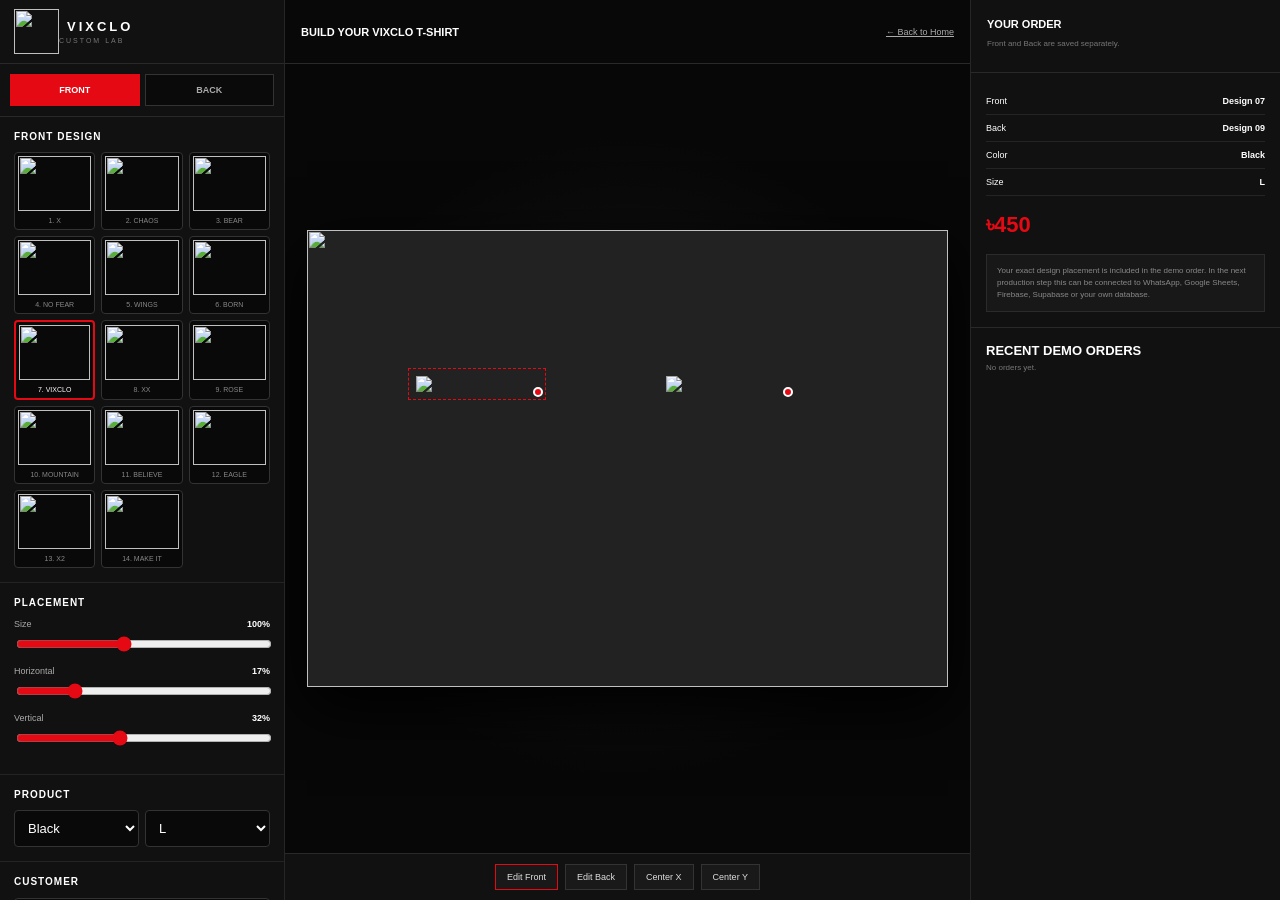
==== custom.html @ e4a18193 "Add files via upload" ====
<!doctype html>
<html lang="en"><head><meta charset="utf-8"><meta name="viewport" content="width=device-width,initial-scale=1"><title>VIXCLO Custom Lab</title>
<style>
*{box-sizing:border-box}body{margin:0;background:#080808;color:#fff;font-family:Arial,Helvetica,sans-serif;font-size:13px}button,input,select{font:inherit}.app{height:100vh;display:grid;grid-template-columns:285px 1fr 310px;overflow:hidden}.left,.right{background:#111;border-color:#262626}.left{border-right:1px solid #262626;overflow:auto}.right{border-left:1px solid #262626;overflow:auto}.head{height:64px;padding:8px 14px;display:flex;align-items:center;border-bottom:1px solid #292929}.head img{width:45px;height:45px;object-fit:contain}.head b{font-size:13px;letter-spacing:3px;margin-left:8px}.head small{display:block;color:#777;font-size:7px;letter-spacing:2px;margin-top:3px}.tabs{display:flex;padding:10px;gap:5px;border-bottom:1px solid #292929}.tabs button{flex:1;padding:10px;background:#0a0a0a;color:#aaa;border:1px solid #333;font-weight:900;font-size:9px}.tabs .active{background:#e50914;color:#fff;border-color:#e50914}.section{padding:14px;border-bottom:1px solid #242424}.section h3{font-size:10px;text-transform:uppercase;letter-spacing:1px;margin:0 0 10px}.grid{display:grid;grid-template-columns:repeat(3,1fr);gap:6px}.design{background:#090909;border:1px solid #333;color:#888;padding:3px;border-radius:4px}.design.active{border:2px solid #e50914;color:#fff}.design img{height:55px;width:100%;object-fit:contain;display:block}.design small{font-size:7px}.control{margin:11px 0}.control label{display:flex;justify-content:space-between;color:#aaa;font-size:9px;margin-bottom:5px}.control b{color:#fff}.control input{width:100%;accent-color:#e50914}.row{display:grid;grid-template-columns:1fr 1fr;gap:6px}input[type=text],select{width:100%;background:#090909;border:1px solid #333;color:#fff;padding:9px;border-radius:4px}.btn{width:100%;padding:11px;border:0;background:#e50914;color:#fff;font-weight:900;cursor:pointer}.secondary{width:100%;padding:10px;border:1px solid #444;background:#191919;color:#fff;margin-top:7px;cursor:pointer}.center{display:flex;flex-direction:column;min-width:0}.top{height:64px;border-bottom:1px solid #292929;display:flex;align-items:center;justify-content:space-between;padding:0 16px}.top b{font-size:11px}.top a{color:#aaa;font-size:9px}.stage{flex:1;display:flex;align-items:center;justify-content:center;padding:22px;overflow:auto;background:radial-gradient(circle at center,#171717 0,#070707 62%)}.canvas{width:min(850px,92vw);aspect-ratio:1.4;position:relative;overflow:hidden;background:#222;box-shadow:0 20px 60px #000}.base{position:absolute;inset:0;width:100%;height:100%;object-fit:cover}.print{position:absolute;width:19%;cursor:grab;touch-action:none;user-select:none}.print img{width:100%;display:block}.print.selected{outline:1px dashed #e50914;outline-offset:7px}.handle{position:absolute;width:10px;height:10px;border-radius:50%;background:#e50914;border:2px solid #fff;right:-5px;bottom:-5px;cursor:nwse-resize}.bottom{height:47px;background:#111;border-top:1px solid #292929;display:flex;justify-content:center;align-items:center;gap:7px}.bottom button{background:#191919;color:#ddd;border:1px solid #333;padding:7px 11px;font-size:9px}.bottom .active{border-color:#e50914}.sidehead{padding:16px;border-bottom:1px solid #292929}.sidehead b{font-size:11px}.sidehead p{color:#777;font-size:8px}.summary{padding:15px}.line{display:flex;justify-content:space-between;border-bottom:1px solid #242424;padding:8px 0;font-size:9px}.total{font-size:22px;color:#e50914;font-weight:900;margin:16px 0}.note{padding:10px;background:#181818;border:1px solid #2b2b2b;color:#888;font-size:8px;line-height:1.5}.orders{padding:15px;border-top:1px solid #292929}.order{border:1px solid #333;background:#0a0a0a;padding:9px;margin-top:7px;font-size:8px;color:#999}.order b{color:#fff}@media(max-width:1050px){.app{grid-template-columns:250px 1fr}.right{display:none}}@media(max-width:700px){.app{grid-template-columns:1fr}.left{display:none}.stage{padding:7px}.canvas{width:100%}}
</style></head>
<body>
<div class="app">
<aside class="left">
<div class="head"><img src="assets/vixclo-logo.png"><div><b>VIXCLO</b><small>CUSTOM LAB</small></div></div>
<div class="tabs"><button id="fTab" class="active">FRONT</button><button id="bTab">BACK</button></div>
<div class="section"><h3 id="title">Front Design</h3><div class="grid" id="grid"></div></div>
<div class="section"><h3>Placement</h3>
<div class="control"><label>Size <b id="sv">100%</b></label><input id="size" type="range" min="50" max="170" value="100"></div>
<div class="control"><label>Horizontal <b id="xv">17%</b></label><input id="x" type="range" min="0" max="80" value="17"></div>
<div class="control"><label>Vertical <b id="yv">32%</b></label><input id="y" type="range" min="0" max="80" value="32"></div>
</div>
<div class="section"><h3>Product</h3><div class="row"><select id="color"><option value="black-front-back.png">Black</option><option value="white-front-back.png">White</option></select><select id="shirtSize"><option>M</option><option selected>L</option><option>XL</option><option>XXL</option></select></div></div>
<div class="section"><h3>Customer</h3><div class="control"><input id="name" type="text" placeholder="Name"></div><div class="control"><input id="phone" type="text" placeholder="Phone"></div><div class="control"><input id="address" type="text" placeholder="Address"></div></div>
<div class="section"><button class="btn" id="order">PLACE ORDER</button><button class="secondary" id="save">SAVE DESIGN</button></div>
</aside>
<main class="center">
<div class="top"><b>BUILD YOUR VIXCLO T-SHIRT</b><a href="index.html">← Back to Home</a></div>
<div class="stage"><div class="canvas" id="canvas"><img id="base" class="base" src="assets/mockups/black-front-back.png"><div id="front" class="print selected"><img id="fi" src="assets/designs/design-07.svg"><i class="handle"></i></div><div id="back" class="print" style="left:56%;top:32%"><img id="bi" src="assets/designs/design-09.svg"><i class="handle"></i></div></div></div>
<div class="bottom"><button id="editF" class="active">Edit Front</button><button id="editB">Edit Back</button><button id="cx">Center X</button><button id="cy">Center Y</button></div>
</main>
<aside class="right"><div class="sidehead"><b>YOUR ORDER</b><p>Front and Back are saved separately.</p></div><div class="summary"><div class="line"><span>Front</span><b id="fs">Design 07</b></div><div class="line"><span>Back</span><b id="bs">Design 09</b></div><div class="line"><span>Color</span><b id="cs">Black</b></div><div class="line"><span>Size</span><b id="ss">L</b></div><div class="total">৳450</div><div class="note">Your exact design placement is included in the demo order. In the next production step this can be connected to WhatsApp, Google Sheets, Firebase, Supabase or your own database.</div></div><div class="orders"><b>RECENT DEMO ORDERS</b><div id="orders"></div></div></aside>
</div>
<script>
const labels=["X","CHAOS","BEAR","NO FEAR","WINGS","BORN","VIXCLO","XX","ROSE","MOUNTAIN","BELIEVE","EAGLE","X2","MAKE IT"];
const file=i=>"assets/designs/design-"+String(i+1).padStart(2,"0")+".svg";
let side="front",s={front:{d:6,z:100,x:17,y:32},back:{d:8,z:100,x:56,y:32},color:"black-front-back.png",size:"L",name:"",phone:"",address:""};
const $=x=>document.getElementById(x);
function build(){ $("grid").innerHTML=labels.map((n,i)=>`<button class="design ${s[side].d==i?"active":""}" data-i="${i}"><img src="${file(i)}"><small>${i+1}. ${n}</small></button>`).join("");document.querySelectorAll(".design").forEach(b=>b.onclick=()=>{s[side].d=+b.dataset.i;render()})}
function render(){let q=s[side],l=$(side);$("grid").innerHTML=labels.map((n,i)=>`<button class="design ${q.d==i?"active":""}" data-i="${i}"><img src="${file(i)}"><small>${i+1}. ${n}</small></button>`).join("");document.querySelectorAll(".design").forEach(b=>b.onclick=()=>{s[side].d=+b.dataset.i;render()});$("fi").src=file(s.front.d);$("bi").src=file(s.back.d);$("front").style.width=19*s.front.z/100+"%";$("front").style.left=s.front.x+"%";$("front").style.top=s.front.y+"%";$("back").style.width=19*s.back.z/100+"%";$("back").style.left=s.back.x+"%";$("back").style.top=s.back.y+"%";$("front").classList.toggle("selected",side=="front");$("back").classList.toggle("selected",side=="back");$("fTab").classList.toggle("active",side=="front");$("bTab").classList.toggle("active",side=="back");$("editF").classList.toggle("active",side=="front");$("editB").classList.toggle("active",side=="back");$("size").value=q.z;$("x").value=q.x;$("y").value=q.y;$("sv").textContent=q.z+"%";$("xv").textContent=Math.round(q.x)+"%";$("yv").textContent=Math.round(q.y)+"%";$("base").src="assets/mockups/"+s.color;$("fs").textContent="Design "+String(s.front.d+1).padStart(2,"0");$("bs").textContent="Design "+String(s.back.d+1).padStart(2,"0");$("cs").textContent=s.color.startsWith("white")?"White":"Black";$("ss").textContent=s.size}
function sel(v){side=v;render()}$("fTab").onclick=$("editF").onclick=()=>sel("front");$("bTab").onclick=$("editB").onclick=()=>sel("back");["size","x","y"].forEach(k=>$(k).oninput=e=>{s[side][k=="size"?"z":k]=+e.target.value;render()});$("color").onchange=e=>{s.color=e.target.value;render()};$("shirtSize").onchange=e=>{s.size=e.target.value;render()};$("name").oninput=e=>s.name=e.target.value;$("phone").oninput=e=>s.phone=e.target.value;$("address").oninput=e=>s.address=e.target.value;$("cx").onclick=()=>{s[side].x=40.5;render()};$("cy").onclick=()=>{s[side].y=40;render()};
function drag(el,key){let down=false,res=false,sx,sy,ox,oy,oz;el.onpointerdown=e=>{down=!e.target.classList.contains("handle");res=e.target.classList.contains("handle");sx=e.clientX;sy=e.clientY;ox=s[key].x;oy=s[key].y;oz=s[key].z;el.setPointerCapture(e.pointerId);e.preventDefault()};el.onpointermove=e=>{if(!down&&!res)return;let r=$("canvas").getBoundingClientRect();if(down){s[key].x=Math.max(0,Math.min(80,ox+(e.clientX-sx)/r.width*100));s[key].y=Math.max(0,Math.min(80,oy+(e.clientY-sy)/r.height*100))}else{s[key].z=Math.max(50,Math.min(170,oz+(e.clientX-sx)/r.width*500))}render()};el.onpointerup=()=>{down=res=false}}drag($("front"),"front");drag($("back"),"back");
function order(){let o={id:"VIX-"+Date.now().toString().slice(-8),date:new Date().toISOString(),customer:{name:s.name,phone:s.phone,address:s.address},product:{color:s.color,size:s.size},front:{...s.front},back:{...s.back}};let a=JSON.parse(localStorage.getItem("vixOrders")||"[]");a.unshift(o);localStorage.setItem("vixOrders",JSON.stringify(a.slice(0,10)));show();alert("Demo order saved: "+o.id)}function show(){let a=JSON.parse(localStorage.getItem("vixOrders")||"[]");$("orders").innerHTML=a.map(o=>`<div class="order"><b>${o.id}</b><br>Front D${o.front.d+1} • ${Math.round(o.front.z)}%<br>Back D${o.back.d+1} • ${Math.round(o.back.z)}%<br>${o.product.color.startsWith("white")?"White":"Black"} • ${o.product.size}</div>`).join("")||"<span style='color:#777;font-size:8px'>No orders yet.</span>"}$("order").onclick=order;$("save").onclick=()=>{localStorage.setItem("vixDraft",JSON.stringify(s));alert("Design saved in this browser.")};let d=localStorage.getItem("vixDraft");if(d)try{s=JSON.parse(d)}catch(e){}build();render();show();
</script></body></html>
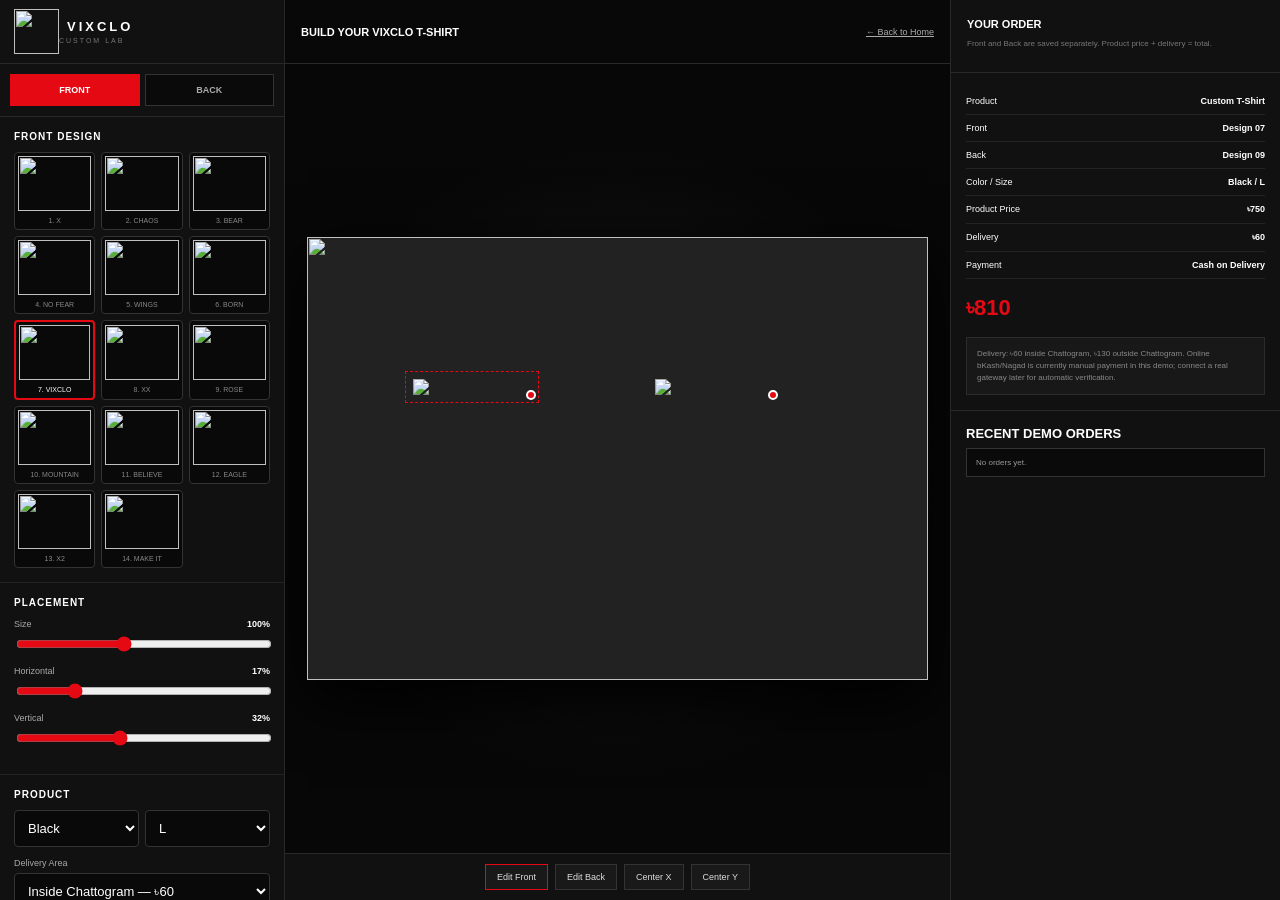
==== commit 69f653a4: "Add files via upload" ====
--- a/custom.html
+++ b/custom.html
@@ -1,8 +1,12 @@
 <!doctype html>
-<html lang="en"><head><meta charset="utf-8"><meta name="viewport" content="width=device-width,initial-scale=1"><title>VIXCLO Custom Lab</title>
+<html lang="en">
+<head>
+<meta charset="utf-8"><meta name="viewport" content="width=device-width,initial-scale=1">
+<title>VIXCLO Custom Lab</title>
 <style>
-*{box-sizing:border-box}body{margin:0;background:#080808;color:#fff;font-family:Arial,Helvetica,sans-serif;font-size:13px}button,input,select{font:inherit}.app{height:100vh;display:grid;grid-template-columns:285px 1fr 310px;overflow:hidden}.left,.right{background:#111;border-color:#262626}.left{border-right:1px solid #262626;overflow:auto}.right{border-left:1px solid #262626;overflow:auto}.head{height:64px;padding:8px 14px;display:flex;align-items:center;border-bottom:1px solid #292929}.head img{width:45px;height:45px;object-fit:contain}.head b{font-size:13px;letter-spacing:3px;margin-left:8px}.head small{display:block;color:#777;font-size:7px;letter-spacing:2px;margin-top:3px}.tabs{display:flex;padding:10px;gap:5px;border-bottom:1px solid #292929}.tabs button{flex:1;padding:10px;background:#0a0a0a;color:#aaa;border:1px solid #333;font-weight:900;font-size:9px}.tabs .active{background:#e50914;color:#fff;border-color:#e50914}.section{padding:14px;border-bottom:1px solid #242424}.section h3{font-size:10px;text-transform:uppercase;letter-spacing:1px;margin:0 0 10px}.grid{display:grid;grid-template-columns:repeat(3,1fr);gap:6px}.design{background:#090909;border:1px solid #333;color:#888;padding:3px;border-radius:4px}.design.active{border:2px solid #e50914;color:#fff}.design img{height:55px;width:100%;object-fit:contain;display:block}.design small{font-size:7px}.control{margin:11px 0}.control label{display:flex;justify-content:space-between;color:#aaa;font-size:9px;margin-bottom:5px}.control b{color:#fff}.control input{width:100%;accent-color:#e50914}.row{display:grid;grid-template-columns:1fr 1fr;gap:6px}input[type=text],select{width:100%;background:#090909;border:1px solid #333;color:#fff;padding:9px;border-radius:4px}.btn{width:100%;padding:11px;border:0;background:#e50914;color:#fff;font-weight:900;cursor:pointer}.secondary{width:100%;padding:10px;border:1px solid #444;background:#191919;color:#fff;margin-top:7px;cursor:pointer}.center{display:flex;flex-direction:column;min-width:0}.top{height:64px;border-bottom:1px solid #292929;display:flex;align-items:center;justify-content:space-between;padding:0 16px}.top b{font-size:11px}.top a{color:#aaa;font-size:9px}.stage{flex:1;display:flex;align-items:center;justify-content:center;padding:22px;overflow:auto;background:radial-gradient(circle at center,#171717 0,#070707 62%)}.canvas{width:min(850px,92vw);aspect-ratio:1.4;position:relative;overflow:hidden;background:#222;box-shadow:0 20px 60px #000}.base{position:absolute;inset:0;width:100%;height:100%;object-fit:cover}.print{position:absolute;width:19%;cursor:grab;touch-action:none;user-select:none}.print img{width:100%;display:block}.print.selected{outline:1px dashed #e50914;outline-offset:7px}.handle{position:absolute;width:10px;height:10px;border-radius:50%;background:#e50914;border:2px solid #fff;right:-5px;bottom:-5px;cursor:nwse-resize}.bottom{height:47px;background:#111;border-top:1px solid #292929;display:flex;justify-content:center;align-items:center;gap:7px}.bottom button{background:#191919;color:#ddd;border:1px solid #333;padding:7px 11px;font-size:9px}.bottom .active{border-color:#e50914}.sidehead{padding:16px;border-bottom:1px solid #292929}.sidehead b{font-size:11px}.sidehead p{color:#777;font-size:8px}.summary{padding:15px}.line{display:flex;justify-content:space-between;border-bottom:1px solid #242424;padding:8px 0;font-size:9px}.total{font-size:22px;color:#e50914;font-weight:900;margin:16px 0}.note{padding:10px;background:#181818;border:1px solid #2b2b2b;color:#888;font-size:8px;line-height:1.5}.orders{padding:15px;border-top:1px solid #292929}.order{border:1px solid #333;background:#0a0a0a;padding:9px;margin-top:7px;font-size:8px;color:#999}.order b{color:#fff}@media(max-width:1050px){.app{grid-template-columns:250px 1fr}.right{display:none}}@media(max-width:700px){.app{grid-template-columns:1fr}.left{display:none}.stage{padding:7px}.canvas{width:100%}}
-</style></head>
+*{box-sizing:border-box}body{margin:0;background:#080808;color:#fff;font:13px Arial,Helvetica,sans-serif}button,input,select{font:inherit}.app{height:100vh;display:grid;grid-template-columns:285px 1fr 330px;overflow:hidden}.left,.right{background:#111}.left{border-right:1px solid #282828;overflow:auto}.right{border-left:1px solid #282828;overflow:auto}.head{height:64px;padding:8px 14px;display:flex;align-items:center;border-bottom:1px solid #292929}.head img{width:45px;height:45px;object-fit:contain}.head b{font-size:13px;letter-spacing:3px;margin-left:8px}.head small{display:block;color:#777;font-size:7px;letter-spacing:2px;margin-top:3px}.tabs{display:flex;padding:10px;gap:5px;border-bottom:1px solid #292929}.tabs button{flex:1;padding:10px;background:#0a0a0a;color:#aaa;border:1px solid #333;font-weight:900;font-size:9px}.tabs .active{background:#e50914;color:#fff;border-color:#e50914}.section{padding:14px;border-bottom:1px solid #242424}.section h3{font-size:10px;text-transform:uppercase;letter-spacing:1px;margin:0 0 10px}.grid{display:grid;grid-template-columns:repeat(3,1fr);gap:6px}.design{background:#090909;border:1px solid #333;color:#888;padding:3px;border-radius:4px;cursor:pointer}.design.active{border:2px solid #e50914;color:#fff}.design img{height:55px;width:100%;object-fit:contain;display:block}.design small{font-size:7px}.control{margin:11px 0}.control label{display:flex;justify-content:space-between;color:#aaa;font-size:9px;margin-bottom:5px}.control b{color:#fff}.control input{width:100%;accent-color:#e50914}.row{display:grid;grid-template-columns:1fr 1fr;gap:6px}input[type=text],select{width:100%;background:#090909;border:1px solid #333;color:#fff;padding:9px;border-radius:4px}.btn{width:100%;padding:11px;border:0;background:#e50914;color:#fff;font-weight:900;cursor:pointer}.secondary{width:100%;padding:10px;border:1px solid #444;background:#191919;color:#fff;margin-top:7px;cursor:pointer}.pay-help{margin-top:8px;padding:9px;background:#181818;border:1px solid #333;color:#aaa;font-size:8px;line-height:1.5}.center{display:flex;flex-direction:column;min-width:0}.top{height:64px;border-bottom:1px solid #292929;display:flex;align-items:center;justify-content:space-between;padding:0 16px}.top b{font-size:11px}.top a{color:#aaa;font-size:9px}.stage{flex:1;display:flex;align-items:center;justify-content:center;padding:22px;overflow:auto;background:radial-gradient(circle at center,#171717 0,#070707 62%)}.canvas{width:min(850px,92vw);aspect-ratio:1.4;position:relative;overflow:hidden;background:#222;box-shadow:0 20px 60px #000}.base{position:absolute;inset:0;width:100%;height:100%;object-fit:cover}.print{position:absolute;width:19%;cursor:grab;touch-action:none;user-select:none}.print img{width:100%;display:block}.print.selected{outline:1px dashed #e50914;outline-offset:7px}.handle{position:absolute;width:10px;height:10px;border-radius:50%;background:#e50914;border:2px solid #fff;right:-5px;bottom:-5px;cursor:nwse-resize}.bottom{height:47px;background:#111;border-top:1px solid #292929;display:flex;justify-content:center;align-items:center;gap:7px}.bottom button{background:#191919;color:#ddd;border:1px solid #333;padding:7px 11px;font-size:9px}.bottom .active{border-color:#e50914}.sidehead{padding:16px;border-bottom:1px solid #292929}.sidehead b{font-size:11px}.sidehead p{color:#777;font-size:8px}.summary{padding:15px}.line{display:flex;justify-content:space-between;border-bottom:1px solid #242424;padding:8px 0;font-size:9px}.total{font-size:22px;color:#e50914;font-weight:900;margin:16px 0}.note{padding:10px;background:#181818;border:1px solid #2b2b2b;color:#888;font-size:8px;line-height:1.5}.orders{padding:15px;border-top:1px solid #292929}.order{border:1px solid #333;background:#0a0a0a;padding:9px;margin-top:7px;font-size:8px;color:#999}.order b{color:#fff}.hidden{display:none!important}@media(max-width:1100px){.app{grid-template-columns:250px 1fr}.right{display:none}}@media(max-width:700px){.app{grid-template-columns:1fr}.left{display:none}.stage{padding:7px}.canvas{width:100%}}
+</style>
+</head>
 <body>
 <div class="app">
 <aside class="left">
@@ -14,25 +18,34 @@
 <div class="control"><label>Horizontal <b id="xv">17%</b></label><input id="x" type="range" min="0" max="80" value="17"></div>
 <div class="control"><label>Vertical <b id="yv">32%</b></label><input id="y" type="range" min="0" max="80" value="32"></div>
 </div>
-<div class="section"><h3>Product</h3><div class="row"><select id="color"><option value="black-front-back.png">Black</option><option value="white-front-back.png">White</option></select><select id="shirtSize"><option>M</option><option selected>L</option><option>XL</option><option>XXL</option></select></div></div>
-<div class="section"><h3>Customer</h3><div class="control"><input id="name" type="text" placeholder="Name"></div><div class="control"><input id="phone" type="text" placeholder="Phone"></div><div class="control"><input id="address" type="text" placeholder="Address"></div></div>
+<div class="section"><h3>Product</h3><div class="row"><select id="color"><option value="black-front-back.png">Black</option><option value="white-front-back.png">White</option></select><select id="shirtSize"><option>M</option><option selected>L</option><option>XL</option><option>XXL</option></select></div><div class="control"><label>Delivery Area</label><select id="delivery"><option value="60">Inside Chattogram — ৳60</option><option value="130">Outside Chattogram — ৳130</option></select></div></div>
+<div class="section"><h3>Payment Method</h3><select id="payment"><option value="cod">Cash on Delivery</option><option value="bkash">bKash</option><option value="nagad">Nagad</option></select><div id="payHelp" class="pay-help"></div><div id="trxWrap" class="control hidden"><input id="trx" type="text" placeholder="Transaction ID (if paid online)"></div></div>
+<div class="section"><h3>Customer</h3><div class="control"><input id="name" type="text" placeholder="Name"></div><div class="control"><input id="phone" type="text" placeholder="Phone"></div><div class="control"><input id="address" type="text" placeholder="Full Address"></div></div>
 <div class="section"><button class="btn" id="order">PLACE ORDER</button><button class="secondary" id="save">SAVE DESIGN</button></div>
 </aside>
-<main class="center">
-<div class="top"><b>BUILD YOUR VIXCLO T-SHIRT</b><a href="index.html">← Back to Home</a></div>
-<div class="stage"><div class="canvas" id="canvas"><img id="base" class="base" src="assets/mockups/black-front-back.png"><div id="front" class="print selected"><img id="fi" src="assets/designs/design-07.svg"><i class="handle"></i></div><div id="back" class="print" style="left:56%;top:32%"><img id="bi" src="assets/designs/design-09.svg"><i class="handle"></i></div></div></div>
-<div class="bottom"><button id="editF" class="active">Edit Front</button><button id="editB">Edit Back</button><button id="cx">Center X</button><button id="cy">Center Y</button></div>
-</main>
-<aside class="right"><div class="sidehead"><b>YOUR ORDER</b><p>Front and Back are saved separately.</p></div><div class="summary"><div class="line"><span>Front</span><b id="fs">Design 07</b></div><div class="line"><span>Back</span><b id="bs">Design 09</b></div><div class="line"><span>Color</span><b id="cs">Black</b></div><div class="line"><span>Size</span><b id="ss">L</b></div><div class="total">৳450</div><div class="note">Your exact design placement is included in the demo order. In the next production step this can be connected to WhatsApp, Google Sheets, Firebase, Supabase or your own database.</div></div><div class="orders"><b>RECENT DEMO ORDERS</b><div id="orders"></div></div></aside>
+<main class="center"><div class="top"><b>BUILD YOUR VIXCLO T-SHIRT</b><a href="index.html">← Back to Home</a></div><div class="stage"><div class="canvas" id="canvas"><img id="base" class="base" src="assets/mockups/black-front-back.png"><div id="front" class="print selected"><img id="fi" src="assets/designs/design-07.svg"><i class="handle"></i></div><div id="back" class="print" style="left:56%;top:32%"><img id="bi" src="assets/designs/design-09.svg"><i class="handle"></i></div></div></div><div class="bottom"><button id="editF" class="active">Edit Front</button><button id="editB">Edit Back</button><button id="cx">Center X</button><button id="cy">Center Y</button></div></main>
+<aside class="right"><div class="sidehead"><b>YOUR ORDER</b><p>Front and Back are saved separately. Product price + delivery = total.</p></div><div class="summary"><div class="line"><span>Product</span><b>Custom T-Shirt</b></div><div class="line"><span>Front</span><b id="fs">Design 07</b></div><div class="line"><span>Back</span><b id="bs">Design 09</b></div><div class="line"><span>Color / Size</span><b id="cs">Black / L</b></div><div class="line"><span>Product Price</span><b>৳<span id="price">750</span></b></div><div class="line"><span>Delivery</span><b>৳<span id="ds">60</span></b></div><div class="line"><span>Payment</span><b id="ps">Cash on Delivery</b></div><div class="total">৳<span id="grand">810</span></div><div class="note">Delivery: ৳60 inside Chattogram, ৳130 outside Chattogram. Online bKash/Nagad is currently manual payment in this demo; connect a real gateway later for automatic verification.</div></div><div class="orders"><b>RECENT DEMO ORDERS</b><div id="orders"></div></div></aside>
 </div>
+<script src="config.js"></script>
 <script>
-const labels=["X","CHAOS","BEAR","NO FEAR","WINGS","BORN","VIXCLO","XX","ROSE","MOUNTAIN","BELIEVE","EAGLE","X2","MAKE IT"];
-const file=i=>"assets/designs/design-"+String(i+1).padStart(2,"0")+".svg";
-let side="front",s={front:{d:6,z:100,x:17,y:32},back:{d:8,z:100,x:56,y:32},color:"black-front-back.png",size:"L",name:"",phone:"",address:""};
+const C=window.VIXCLO_CONFIG||{productPrice:750,delivery:{inside:60,outside:130},payment:{bkash:'01XXXXXXXXX',nagad:'01XXXXXXXXX'},whatsapp:'8801XXXXXXXXX'};
+const labels=['X','CHAOS','BEAR','NO FEAR','WINGS','BORN','VIXCLO','XX','ROSE','MOUNTAIN','BELIEVE','EAGLE','X2','MAKE IT'];
+const file=i=>'assets/designs/design-'+String(i+1).padStart(2,'0')+'.svg';
+let side='front',s={front:{d:6,z:100,x:17,y:32},back:{d:8,z:100,x:56,y:32},color:'black-front-back.png',size:'L',delivery:60,payment:'cod',name:'',phone:'',address:'',trx:''};
 const $=x=>document.getElementById(x);
-function build(){ $("grid").innerHTML=labels.map((n,i)=>`<button class="design ${s[side].d==i?"active":""}" data-i="${i}"><img src="${file(i)}"><small>${i+1}. ${n}</small></button>`).join("");document.querySelectorAll(".design").forEach(b=>b.onclick=()=>{s[side].d=+b.dataset.i;render()})}
-function render(){let q=s[side],l=$(side);$("grid").innerHTML=labels.map((n,i)=>`<button class="design ${q.d==i?"active":""}" data-i="${i}"><img src="${file(i)}"><small>${i+1}. ${n}</small></button>`).join("");document.querySelectorAll(".design").forEach(b=>b.onclick=()=>{s[side].d=+b.dataset.i;render()});$("fi").src=file(s.front.d);$("bi").src=file(s.back.d);$("front").style.width=19*s.front.z/100+"%";$("front").style.left=s.front.x+"%";$("front").style.top=s.front.y+"%";$("back").style.width=19*s.back.z/100+"%";$("back").style.left=s.back.x+"%";$("back").style.top=s.back.y+"%";$("front").classList.toggle("selected",side=="front");$("back").classList.toggle("selected",side=="back");$("fTab").classList.toggle("active",side=="front");$("bTab").classList.toggle("active",side=="back");$("editF").classList.toggle("active",side=="front");$("editB").classList.toggle("active",side=="back");$("size").value=q.z;$("x").value=q.x;$("y").value=q.y;$("sv").textContent=q.z+"%";$("xv").textContent=Math.round(q.x)+"%";$("yv").textContent=Math.round(q.y)+"%";$("base").src="assets/mockups/"+s.color;$("fs").textContent="Design "+String(s.front.d+1).padStart(2,"0");$("bs").textContent="Design "+String(s.back.d+1).padStart(2,"0");$("cs").textContent=s.color.startsWith("white")?"White":"Black";$("ss").textContent=s.size}
-function sel(v){side=v;render()}$("fTab").onclick=$("editF").onclick=()=>sel("front");$("bTab").onclick=$("editB").onclick=()=>sel("back");["size","x","y"].forEach(k=>$(k).oninput=e=>{s[side][k=="size"?"z":k]=+e.target.value;render()});$("color").onchange=e=>{s.color=e.target.value;render()};$("shirtSize").onchange=e=>{s.size=e.target.value;render()};$("name").oninput=e=>s.name=e.target.value;$("phone").oninput=e=>s.phone=e.target.value;$("address").oninput=e=>s.address=e.target.value;$("cx").onclick=()=>{s[side].x=40.5;render()};$("cy").onclick=()=>{s[side].y=40;render()};
-function drag(el,key){let down=false,res=false,sx,sy,ox,oy,oz;el.onpointerdown=e=>{down=!e.target.classList.contains("handle");res=e.target.classList.contains("handle");sx=e.clientX;sy=e.clientY;ox=s[key].x;oy=s[key].y;oz=s[key].z;el.setPointerCapture(e.pointerId);e.preventDefault()};el.onpointermove=e=>{if(!down&&!res)return;let r=$("canvas").getBoundingClientRect();if(down){s[key].x=Math.max(0,Math.min(80,ox+(e.clientX-sx)/r.width*100));s[key].y=Math.max(0,Math.min(80,oy+(e.clientY-sy)/r.height*100))}else{s[key].z=Math.max(50,Math.min(170,oz+(e.clientX-sx)/r.width*500))}render()};el.onpointerup=()=>{down=res=false}}drag($("front"),"front");drag($("back"),"back");
-function order(){let o={id:"VIX-"+Date.now().toString().slice(-8),date:new Date().toISOString(),customer:{name:s.name,phone:s.phone,address:s.address},product:{color:s.color,size:s.size},front:{...s.front},back:{...s.back}};let a=JSON.parse(localStorage.getItem("vixOrders")||"[]");a.unshift(o);localStorage.setItem("vixOrders",JSON.stringify(a.slice(0,10)));show();alert("Demo order saved: "+o.id)}function show(){let a=JSON.parse(localStorage.getItem("vixOrders")||"[]");$("orders").innerHTML=a.map(o=>`<div class="order"><b>${o.id}</b><br>Front D${o.front.d+1} • ${Math.round(o.front.z)}%<br>Back D${o.back.d+1} • ${Math.round(o.back.z)}%<br>${o.product.color.startsWith("white")?"White":"Black"} • ${o.product.size}</div>`).join("")||"<span style='color:#777;font-size:8px'>No orders yet.</span>"}$("order").onclick=order;$("save").onclick=()=>{localStorage.setItem("vixDraft",JSON.stringify(s));alert("Design saved in this browser.")};let d=localStorage.getItem("vixDraft");if(d)try{s=JSON.parse(d)}catch(e){}build();render();show();
-</script></body></html>+function build(){const q=s[side];$('title').textContent=side==='front'?'Front Design':'Back Design';$('grid').innerHTML=labels.map((n,i)=>`<button class="design ${q.d===i?'active':''}" data-i="${i}"><img src="${file(i)}"><small>${i+1}. ${n}</small></button>`).join('');document.querySelectorAll('.design').forEach(b=>b.onclick=()=>{s[side].d=+b.dataset.i;render()})}
+function render(){build();let q=s[side];$('fi').src=file(s.front.d);$('bi').src=file(s.back.d);$('front').style.width=19*s.front.z/100+'%';$('front').style.left=s.front.x+'%';$('front').style.top=s.front.y+'%';$('back').style.width=19*s.back.z/100+'%';$('back').style.left=s.back.x+'%';$('back').style.top=s.back.y+'%';$('front').classList.toggle('selected',side==='front');$('back').classList.toggle('selected',side==='back');$('fTab').classList.toggle('active',side==='front');$('bTab').classList.toggle('active',side==='back');$('editF').classList.toggle('active',side==='front');$('editB').classList.toggle('active',side==='back');$('size').value=q.z;$('x').value=q.x;$('y').value=q.y;$('sv').textContent=q.z+'%';$('xv').textContent=Math.round(q.x)+'%';$('yv').textContent=Math.round(q.y)+'%';$('base').src='assets/mockups/'+s.color;$('fs').textContent='Design '+String(s.front.d+1).padStart(2,'0');$('bs').textContent='Design '+String(s.back.d+1).padStart(2,'0');$('cs').textContent=(s.color.startsWith('white')?'White':'Black')+' / '+s.size;$('ds').textContent=s.delivery;$('price').textContent=C.productPrice;$('grand').textContent=C.productPrice+s.delivery;$('ps').textContent=s.payment==='cod'?'Cash on Delivery':s.payment==='bkash'?'bKash':'Nagad';$('delivery').value=s.delivery;$('shirtSize').value=s.size;$('color').value=s.color;$('payment').value=s.payment;let h='';if(s.payment==='bkash')h='Send ৳'+(C.productPrice+s.delivery)+' to bKash: '+C.payment.bkash+' (manual). Then enter Transaction ID.';else if(s.payment==='nagad')h='Send ৳'+(C.productPrice+s.delivery)+' to Nagad: '+C.payment.nagad+' (manual). Then enter Transaction ID.';else h='Pay the full amount to the delivery agent. Total: ৳'+(C.productPrice+s.delivery);$('payHelp').textContent=h;$('trxWrap').classList.toggle('hidden',s.payment==='cod');$('trx').value=s.trx||''}
+function selectSide(v){side=v;render()}
+$('fTab').onclick=$('editF').onclick=()=>selectSide('front');$('bTab').onclick=$('editB').onclick=()=>selectSide('back');
+['size','x','y'].forEach(k=>$(k).oninput=e=>{s[side][k==='size'?'z':k]=+e.target.value;render()});
+$('color').onchange=e=>{s.color=e.target.value;render()};$('shirtSize').onchange=e=>{s.size=e.target.value;render()};$('delivery').onchange=e=>{s.delivery=+e.target.value;render()};$('payment').onchange=e=>{s.payment=e.target.value;render()};
+['name','phone','address','trx'].forEach(k=>$(k).oninput=e=>s[k]=e.target.value);
+$('cx').onclick=()=>{s[side].x=40.5;render()};$('cy').onclick=()=>{s[side].y=40;render()};
+function saveLocal(){localStorage.setItem('vixcloDesign',JSON.stringify(s));alert('Design saved on this browser.');}
+$('save').onclick=saveLocal;
+function order(){if(!s.name||!s.phone||!s.address){alert('Please enter Name, Phone and Address.');return}if(s.payment!=='cod'&&!s.trx){alert('Please enter your bKash/Nagad Transaction ID.');return}const id='VIX-'+Date.now().toString().slice(-7);const data={id,...s,frontDesign:s.front.d+1,backDesign:s.back.d+1,total:C.productPrice+s.delivery};let arr=JSON.parse(localStorage.getItem('vixOrders')||'[]');arr.unshift(data);localStorage.setItem('vixOrders',JSON.stringify(arr.slice(0,8)));showOrders();const text=`VIXCLO ORDER ${id}%0AProduct: Custom T-Shirt%0AFront: Design ${data.frontDesign}%0ABack: Design ${data.backDesign}%0AColor: ${s.color.startsWith('white')?'White':'Black'}%0ASize: ${s.size}%0ADelivery: ৳${s.delivery}%0APayment: ${$('ps').textContent}%0ATotal: ৳${data.total}%0AName: ${s.name}%0APhone: ${s.phone}%0AAddress: ${s.address}%0ATransaction ID: ${s.trx||'N/A'}`;if(C.whatsapp&&!C.whatsapp.includes('X')){window.open('https://wa.me/'+C.whatsapp+'?text='+text,'_blank')}else{alert('Order saved: '+id+'\nTotal: ৳'+data.total+'\nAdd your real WhatsApp number in config.js to send the order automatically.')}}
+$('order').onclick=order;
+function showOrders(){let arr=JSON.parse(localStorage.getItem('vixOrders')||'[]');$('orders').innerHTML=arr.map(o=>`<div class="order"><b>${o.id}</b><br>Front D${String(o.frontDesign).padStart(2,'0')} • Back D${String(o.backDesign).padStart(2,'0')} • ৳${o.total}</div>`).join('')||'<div class="order">No orders yet.</div>'}
+render();showOrders();
+</script>
+</body></html>
